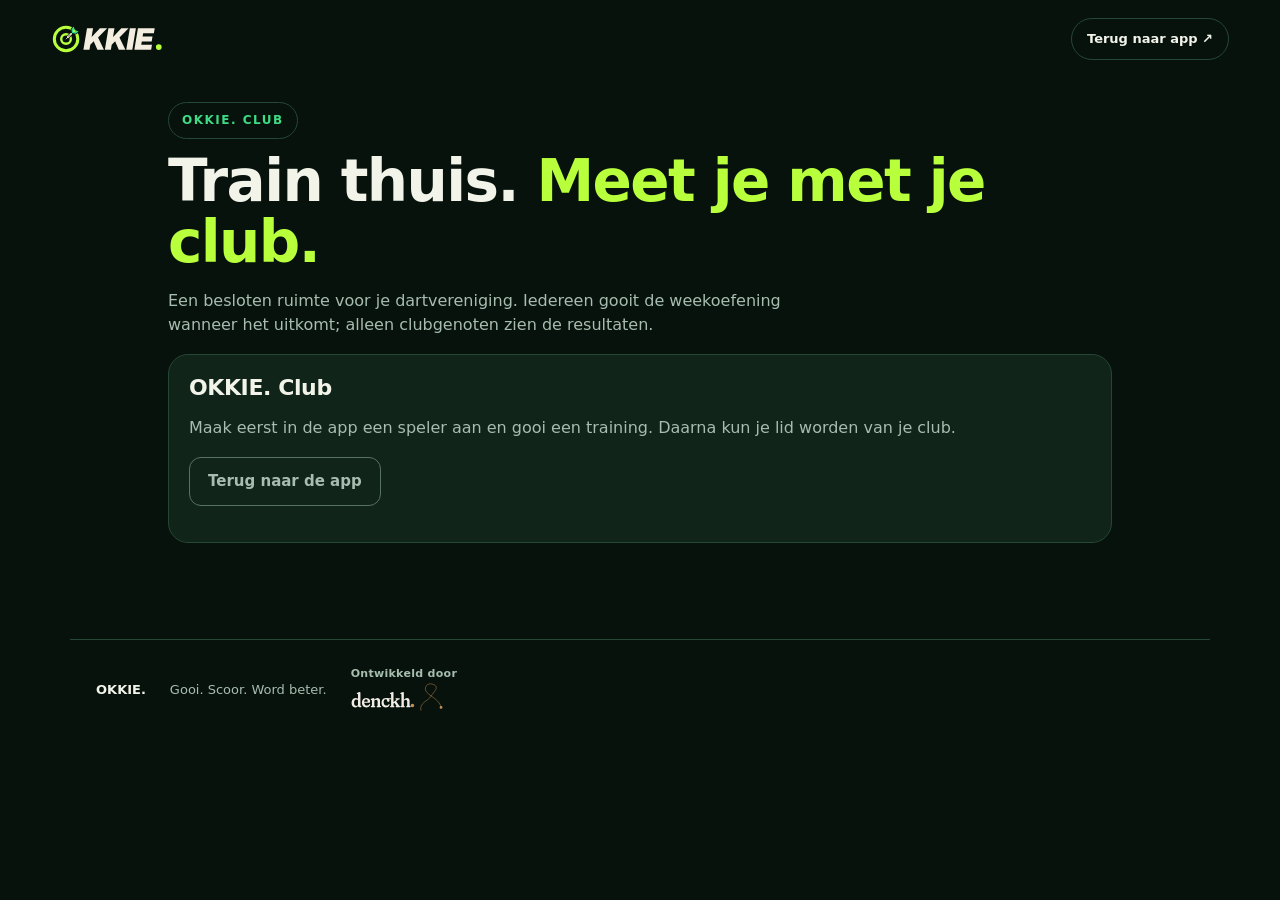
==== club/index.html @ a97eb297 "OKKIE. 1.9.0 uit dartlog fe86a8b: OKKIE. Club Terug naar 1.8.0: git revert van deze commit (tag live" ====
<!doctype html>
<html lang="nl">
<head>
  <meta charset="utf-8">
  <script>/* Oude adres martijndbesten.github.io/dartlog: sinds 1.6.2 doorsturen naar app.okkiedarts.nl (website-pagina's naar okkiedarts.nl). Op elk ander adres doet dit niets. */(function(l){if(l.hostname!=='martijndbesten.github.io'||l.pathname.indexOf('/dartlog')!==0)return;var p=l.pathname.replace(/^\/dartlog\/?/,''),h=l.hash==='#overzetten'?'':l.hash;l.replace(p.indexOf('ontdek/')===0?'https://okkiedarts.nl/'+p.slice(7)+l.search+h:'https://app.okkiedarts.nl/'+p+l.search+h)})(location)</script><meta name="viewport" content="width=device-width, initial-scale=1, viewport-fit=cover">
  <meta name="theme-color" content="#07120d">
  <meta name="robots" content="noindex">
  <title>Club — OKKIE.</title>
  <meta name="description" content="Besloten clubruimte: weekoefening, clubranglijst en vorm, alleen voor leden van je club.">
  <link rel="icon" href="../icons/favicon.svg" type="image/svg+xml">
  <link rel="icon" href="../icons/favicon-32.png" sizes="32x32" type="image/png">
  <link rel="apple-touch-icon" href="../icons/apple-touch-icon.png">
  <script>/* Geïnstalleerde app op iPhone: na een paginawissel geeft iOS soms 0 als veilige ruimte bovenin. Dan een vaste minimale ruimte (notch/Dynamic Island: 50px, iPhone SE: 20px). */if(navigator.standalone){var okR=document.documentElement;okR.classList.add("ios-app");okR.style.setProperty("--sat-min",(Math.max(screen.width,screen.height)>=812?50:20)+"px")}</script>
  <link rel="stylesheet" href="../ontdek/site.css">
  <link rel="stylesheet" href="../vrienden/vrienden.css">
  <link rel="stylesheet" href="./club.css">
</head>
<body>
<a class="skip" href="#inhoud">Naar de inhoud</a>
<header class="topbar">
  <a class="wordmark" href="../" aria-label="OKKIE, terug naar de app"><img class="logo-img" src="../icons/logo.svg" alt="OKKIE." width="112" height="30"></a>
  <nav aria-label="Navigatie"><a class="nav-cta" href="../">Terug naar app ↗</a></nav>
</header>
<main id="inhoud" class="vr-wrap" tabindex="-1">
  <header class="vr-title">
    <div class="eyebrow">OKKIE. Club</div>
    <h1>Train thuis. <em>Meet je met je club.</em></h1>
    <p>Een besloten ruimte voor je dartvereniging. Iedereen gooit de weekoefening wanneer het uitkomt; alleen clubgenoten zien de resultaten.</p>
  </header>
  <div id="status" class="vr-status" role="status" aria-live="polite"></div>
  <div id="vr" aria-live="polite"><p class="muted">Laden…</p></div>
</main>
<footer><div class="footer-inside"><strong>OKKIE.</strong><span>Gooi. Scoor. Word beter.</span><a class="maker" href="https://denckh.nl/" aria-label="Ontwikkeld door Denckh (naar denckh.nl)"><span class="maker-role">Ontwikkeld door</span><img src="../icons/denckh-logo-signature-light.svg" alt="Denckh" width="92" height="28"></a></div></footer>
<script type="module" src="./club.js"></script>
</body>
</html>
---- ontdek/site.css ----
:root{--bg:#07120d;--surface:#10241a;--line:#254735;--muted:#a7bdaf;--text:#f2f4e9;--lime:#b8ff3c;--green:#3ddc84}
*{box-sizing:border-box}html{scroll-behavior:smooth}body{margin:0;background:var(--bg);color:var(--text);font-family:'DM Sans',system-ui,-apple-system,sans-serif;line-height:1.55}a{color:inherit;text-decoration:none}button,a{ -webkit-tap-highlight-color:transparent }a:focus-visible{outline:3px solid var(--lime);outline-offset:4px} .container{max-width:1140px;margin:auto;padding:90px 26px}.topbar{max-width:1230px;padding:18px 26px;margin:auto;display:flex;align-items:center;justify-content:space-between;gap:20px}.wordmark{font-size:29px;font-weight:800;letter-spacing:-1.7px}.bull{color:var(--lime);font-weight:500}.period{color:var(--green)}nav{display:flex;align-items:center;gap:25px}nav a{font-size:13px;font-weight:700}nav .nav-cta{border:1px solid var(--line);padding:10px 15px;border-radius:30px}.hero{max-width:1240px;padding:90px 26px 95px;margin:auto;display:grid;grid-template-columns:1.15fr .85fr;gap:50px;align-items:center}.eyebrow,.overline{font-size:12px;letter-spacing:1.5px;text-transform:uppercase;font-weight:800;color:var(--green)}.eyebrow{display:inline-flex;align-items:center;gap:9px;padding:8px 13px;border:1px solid var(--line);border-radius:40px}.pulse{background:var(--green);width:7px;height:7px;border-radius:50%}h1{font-size:clamp(52px,5.8vw,94px);line-height:1.03;letter-spacing:-4px;margin:24px 0;font-weight:800}h1 em{color:var(--lime);font-style:normal}h2{font-size:clamp(30px,3.5vw,50px);line-height:1.15;letter-spacing:-1.5px;margin:14px 0 20px}h3{font-size:22px;margin:16px 0 8px}p{color:var(--muted)}.hero-content>p{max-width:560px;font-size:17px}.buttons{display:flex;gap:12px;flex-wrap:wrap;margin-top:30px}.btn{border-radius:12px;padding:15px 22px;display:inline-flex;align-items:center;justify-content:center;gap:16px;font-weight:800;font-size:14px}.btn.primary{background:var(--lime);color:#13200c}.btn.outline{border:1px solid #587262}.subtle{font-size:12px!important;margin-top:17px}.preview{display:flex;justify-content:center}.phone{width:min(100%,330px);min-height:498px;background:#0d2217;border:7px solid #243d2e;border-radius:38px;box-shadow:0 30px 80px #000a;padding:23px;transform:rotate(2deg)}.screen-head{display:flex;align-items:center;justify-content:space-between}.mini-logo{font-weight:800;font-size:23px;letter-spacing:-1.2px}.small{font-size:10px;letter-spacing:.8px;color:var(--muted);font-weight:800}.score{text-align:center;border-radius:18px;margin:27px 0 19px;padding:25px 10px;background:linear-gradient(160deg,#24482b,#132e1b)}.score strong{display:block;font-size:105px;line-height:1.12;letter-spacing:-5px;color:var(--lime)}.darts{display:flex;gap:8px}.darts span{flex:1;text-align:center;background:#1d3927;padding:12px 2px;border-radius:9px}.darts small{display:block;color:var(--muted);font-size:9px}.darts b{display:block;font-size:20px;margin-top:5px}.stat{display:flex;justify-content:space-between;margin:28px 0 8px;font-size:10px;color:var(--muted)}.stat b{color:white;font-size:21px}.bar{background:#24402d;border-radius:10px;height:7px;overflow:hidden}.bar span{display:block;background:var(--lime);height:100%}.device-note{text-align:center;font-size:10px;margin-top:22px;color:#819e8b}.section-head{max-width:700px;margin-bottom:36px}.features{display:grid;grid-template-columns:repeat(3,1fr);gap:16px}.features article{background:var(--surface);border:1px solid var(--line);border-radius:18px;padding:29px}.features article p{font-size:14px}.num{font-weight:800;color:var(--lime);font-size:12px}.band{background:#11291d;border-block:1px solid var(--line)}.community-block{display:grid;grid-template-columns:1fr 1fr;gap:55px;align-items:center}.community-block p{max-width:530px}.rank-card{padding:23px;border:1px solid #42644b;background:var(--bg);border-radius:20px;min-height:280px}.rank-title{font-weight:800;display:flex;justify-content:space-between;align-items:center}.rank-title span{color:var(--lime);font-size:12px}.rank-placeholder{padding:42px 24px;color:var(--muted);border:1px dashed var(--line);border-radius:12px;text-align:center;margin:23px 0}.privacy-line{font-size:11px;color:var(--muted)}.install{text-align:center}.features.two{grid-template-columns:repeat(2,1fr);text-align:left;max-width:780px;margin:28px auto}.footer-inside{border-top:1px solid var(--line);display:flex;align-items:center;gap:24px;flex-wrap:wrap;max-width:1140px;padding:28px 26px;margin:auto;font-size:13px}.footer-inside span{color:var(--muted)}.footer-inside a{margin-left:auto;text-decoration:underline} @media(max-width:800px){nav>a:not(.nav-cta){display:none}.hero{grid-template-columns:1fr;padding-top:50px;gap:22px}h1{letter-spacing:-2.4px}.phone{transform:none}.features{grid-template-columns:1fr}.community-block{grid-template-columns:1fr}.container{padding:64px 20px}.footer-inside a{margin-left:0}}@media(max-width:420px){.topbar{padding:15px 18px}.hero{padding:50px 18px}.buttons .btn{width:100%}.features.two{grid-template-columns:1fr}.wordmark{font-size:25px}}

/* ---- Beweging en interactie (site.js). Zonder JS of met verminderde beweging: eindstand. ---- */
.btn,nav .nav-cta,.features article{transition:transform .18s ease,box-shadow .18s ease,background-color .18s ease,border-color .18s ease}
.btn span[aria-hidden]{display:inline-block;transition:transform .2s ease}
.btn:active,nav .nav-cta:active{transform:scale(.97)}
.btn.primary{box-shadow:0 0 0 0 #b8ff3c00}
@media (hover:hover){.btn:hover{transform:translateY(-2px)}.btn.primary:hover{box-shadow:0 10px 30px -8px #b8ff3c88}.btn:hover span[aria-hidden]{transform:translate(3px,-3px)}nav .nav-cta:hover{border-color:var(--lime)}.features article:hover{transform:translateY(-4px);border-color:#3c6b4f}}
.pulse{position:relative}.pulse::after{content:"";position:absolute;inset:0;border-radius:50%;background:var(--green);animation:okkie-ping 2.2s ease-out infinite}
@keyframes okkie-ping{0%{transform:scale(1);opacity:.7}80%,100%{transform:scale(3.2);opacity:0}}

.js .reveal{opacity:0;transform:translateY(26px);transition:opacity .7s ease,transform .7s cubic-bezier(.2,.7,.2,1)}
.js .reveal.in{opacity:1;transform:none}
.js .stagger>*{opacity:0;transform:translateY(22px);transition:opacity .6s ease,transform .6s cubic-bezier(.2,.7,.2,1)}
.js .stagger.in>*{opacity:1;transform:none}
.js .stagger.in>*:nth-child(2){transition-delay:.12s}.js .stagger.in>*:nth-child(3){transition-delay:.24s}

.phone[data-demo]{cursor:pointer;transition:transform .5s cubic-bezier(.2,.7,.2,1)}
.phone[data-demo]:focus-visible{outline:3px solid var(--lime);outline-offset:6px}
@media (hover:hover){.phone[data-demo]:hover{transform:rotate(0deg) translateY(-4px)}}
.js .phone[data-demo] .darts span{transition:background-color .3s ease,box-shadow .3s ease}
.js .phone[data-demo] .darts span b{opacity:.18;transition:opacity .25s ease}
.js .phone[data-demo] .darts span.hit{background:#25492f;box-shadow:inset 0 0 0 1px #b8ff3c55}
.js .phone[data-demo] .darts span.hit b{opacity:1}
.phone .darts span.pop{animation:okkie-hit .45s cubic-bezier(.3,1.6,.5,1)}
@keyframes okkie-hit{0%{transform:scale(.85)}60%{transform:scale(1.08)}100%{transform:scale(1)}}
.phone .score{position:relative;overflow:hidden}
.phone.done .score::after{content:"";position:absolute;inset:0;background:radial-gradient(circle at 50% 45%,#b8ff3c33,transparent 60%);animation:okkie-glow 1.1s ease-out forwards}
@keyframes okkie-glow{0%{opacity:0;transform:scale(.6)}40%{opacity:1}100%{opacity:0;transform:scale(1.4)}}
.bar span{transition:width .9s cubic-bezier(.2,.7,.2,1)}

.rank-skeleton{display:grid;gap:9px;margin-bottom:14px}
.rank-skeleton i{display:block;height:34px;border-radius:9px;background:linear-gradient(90deg,#132a1d 0%,#1d3a28 50%,#132a1d 100%);background-size:200% 100%;animation:okkie-shimmer 2.4s linear infinite}
.rank-skeleton i:nth-child(2){width:88%}.rank-skeleton i:nth-child(3){width:74%}
@keyframes okkie-shimmer{0%{background-position:200% 0}100%{background-position:-200% 0}}

.features article.mine{border-color:var(--lime);position:relative}
.mine-label{position:absolute;top:-11px;left:22px;background:var(--lime);color:#13200c;font-size:11px;font-weight:800;letter-spacing:.6px;text-transform:uppercase;padding:3px 10px;border-radius:20px}

@media (prefers-reduced-motion:reduce){
  *,*::before,*::after{animation:none!important;transition:none!important;scroll-behavior:auto!important}
  .js .reveal,.js .stagger>*{opacity:1;transform:none}
}

/* Interactieve kinderuitleg duidelijk bereikbaar vanaf de homepage. */
.kids-invite{display:grid;grid-template-columns:175px 1fr;gap:33px;align-items:center;padding:34px;border-radius:24px;background:linear-gradient(115deg,#1d442c,#10251a);border:1px solid #4a7651}
.kids-invite h2{font-size:clamp(27px,3vw,39px);margin:10px 0 12px}
.kids-invite p{max-width:650px;margin-bottom:23px}
.kids-graphic{display:grid;place-items:center;font-size:95px;aspect-ratio:1;border-radius:50%;background:#0d2a1a;box-shadow:inset 0 0 0 12px #31543c;animation:quick-aim 3.3s ease-in-out infinite}
@keyframes quick-aim{0%,100%{transform:rotate(-6deg) scale(.97)}50%{transform:rotate(5deg) scale(1.05)}}
.kids-graphic img{width:62%;height:auto;display:block}
@media(max-width:640px){.kids-invite{grid-template-columns:1fr;gap:15px;padding:24px}.kids-graphic{width:102px;font-size:56px}}
@media(prefers-reduced-motion:reduce){html{scroll-behavior:auto}.kids-graphic{animation:none}}
/* Zonder JavaScript geen belofte van interactie */
html:not(.js) .js-only{display:none}
/* Footer: maker en juridische links */
.footer-inside .maker{margin:0}.footer-inside .footer-links{margin-left:auto;display:flex;gap:18px}.footer-inside .footer-links a{margin:0;padding:10px 0}.footer-links a[aria-current]{color:var(--lime)}
@media(max-width:800px){.footer-inside .footer-links{margin-left:0}}
/* Contact en privacy */
.legal{max-width:780px;padding-top:40px}.legal h1{font-size:clamp(38px,6vw,64px);letter-spacing:-2px;margin:14px 0 18px}.legal h2{font-size:clamp(24px,3vw,32px);letter-spacing:-.6px;margin:46px 0 12px;scroll-margin-top:20px}.legal p,.legal li{color:#c9d8cd}.legal a:not(.btn){color:var(--lime);text-decoration:underline;text-underline-offset:3px}.legal .lead{font-size:18px}.small-print{font-size:13px!important}
.plain{padding-left:20px}.plain li{margin:8px 0}.checks{list-style:none;padding:0;margin:0}.checks li{position:relative;padding:8px 0 8px 32px}.checks li::before{content:"✓";position:absolute;left:0;top:7px;color:var(--green);font-weight:800}
.summary-card,.contact-card{background:var(--surface);border:1px solid var(--line);border-radius:20px;padding:26px;margin:28px 0}.summary-card h2{margin-top:0}
.contact-card .contact-mail{display:block;font-size:clamp(26px,5vw,38px);font-weight:800;letter-spacing:-1px;margin:6px 0 18px;overflow-wrap:anywhere}.contact-actions{display:flex;gap:12px;flex-wrap:wrap}.contact-actions .btn{min-height:48px;font:inherit;font-weight:800;font-size:14px;cursor:pointer;background:none;color:inherit}.contact-actions .btn.primary{background:var(--lime);color:#13200c;border:0}.copy-status{min-height:1.5em;margin:12px 0 0;font-size:13px;color:var(--green)!important}
.facts{display:grid;grid-template-columns:max-content 1fr;gap:10px 22px;margin:18px 0}.facts dt{color:var(--muted);font-size:14px}.facts dd{margin:0}.pending{color:#ffcf6b;font-style:italic}
@media(max-width:520px){.facts{grid-template-columns:1fr;gap:2px}.facts dd{margin-bottom:12px}.contact-actions .btn{width:100%}}

/* Denckh-signatuur (officieel logo met krul, niet nagetekend) */
.maker{display:inline-flex;flex-direction:column;align-items:flex-start;gap:4px;line-height:1;color:inherit;text-decoration:none!important}.maker .maker-role{font-size:11px;letter-spacing:.3px;font-weight:600;color:var(--muted)}.maker img{display:block;height:28px;width:auto;max-width:none}.maker:focus-visible{outline:3px solid var(--lime);outline-offset:4px;border-radius:6px}.maker-inline{display:inline-block;vertical-align:middle;gap:0}.maker-inline img{height:22px}.maker-line{margin:16px 0 0!important}

/* Woordmerk OKKIE. (icons/logo.svg: O met dubbele limoenring en pijl, KKIE, ronde stip) */
.wordmark{display:inline-flex;align-items:center}.wordmark .logo-img{display:block;height:30px;width:auto}
.mini-logo{display:inline-flex;align-items:center}.mini-logo img{display:block;height:22px;width:auto}
@media(max-width:420px){.wordmark .logo-img{height:26px}}

/* Veelgestelde vragen */
.faq-list{display:grid;gap:10px;max-width:820px}
.faq-list details{background:var(--surface);border:1px solid var(--line);border-radius:16px;padding:16px 20px}
.faq-list summary{cursor:pointer;font-weight:700;list-style-position:outside}
.faq-list summary:focus-visible{outline:2px solid currentColor;outline-offset:4px;border-radius:6px}
.faq-list details p{margin:10px 0 0;font-size:15px}
.install .subtle{max-width:640px;margin:16px auto 22px}
/* Geïnstalleerde app op iPhone (doorzichtige statusbalk): kop niet onder de klok/camera, voet niet onder de home-indicator. In een gewone browser is env() 0. */
:root{--sat:max(env(safe-area-inset-top),var(--sat-min,0px))}.topbar{padding-top:max(18px,calc(var(--sat) + 8px))}footer{padding-bottom:env(safe-area-inset-bottom)}@media(max-width:420px){.topbar{padding-top:max(15px,calc(var(--sat) + 8px))}}body::before{content:"";position:fixed;left:0;right:0;top:0;height:var(--sat);background:var(--bg);z-index:30;pointer-events:none}

/* Dartregels & afmetingen: dezelfde opmaakklassen als in de app (js/rules.js). */
.rules .card{background:var(--surface);border:1px solid var(--line);border-radius:20px;padding:24px 26px;margin:22px 0}.rules h3{font-size:clamp(22px,3vw,28px);letter-spacing:-.5px;margin:0 0 6px}.rules .muted{color:var(--muted)}.rules .small{font-size:14px}.rules-cta{margin-top:34px}.rules-cta h2{margin-top:0}
.rules-figure{margin:14px -6px 4px}.rules-drawing{display:block;width:100%;height:auto;max-width:560px;margin:0 auto}.rules-drawing .rd-wall{stroke:var(--muted);stroke-width:3}.rules-drawing .rd-floor{stroke:var(--muted);stroke-width:2}.rules-drawing .rd-board{fill:#14291e;stroke:var(--text);stroke-width:1.5}.rules-drawing .rd-bull{fill:#ff5a52}.rules-drawing .rd-oche{fill:var(--lime)}.rules-drawing .rd-diag{stroke:var(--lime);stroke-width:2.5;stroke-dasharray:7 5;fill:none}.rules-drawing .rd-dim{stroke:var(--text);stroke-width:1.5;fill:none}.rules-drawing .rd-guide{stroke:var(--muted);stroke-width:1;stroke-dasharray:3 4;fill:none}.rules-drawing .rd-arrow{fill:var(--text)}.rules-drawing text{fill:var(--text);font:650 15px 'DM Sans',system-ui,sans-serif}.rules-drawing .rd-val{font-size:22px;font-weight:800}.rules-drawing .rd-val.acc{fill:var(--lime)}.rules-drawing .rd-sub{fill:var(--muted);font-size:15px}
.rules-measures{list-style:none;padding:0;margin:8px 0 0;display:grid;gap:2px}.rules-measures li{display:grid;grid-template-columns:86px 1fr;gap:12px;padding:12px 0;border-top:1px solid var(--line)}.rules-measures b{font-size:1.15rem;font-weight:800;color:var(--lime)}.rules-list{margin:6px 0 0;padding-left:20px;display:grid;gap:8px}.rules-source{padding:0 4px}

/* 1.7: statistieken, uitdagingen en de stem op de homepage. Voorbeeldkaarten in dezelfde vormtaal als de app. */
.lead-strong{color:var(--text);font-weight:800}
.split{display:grid;grid-template-columns:1.05fr .95fr;gap:55px;align-items:center}
.split.flip>.badge-card{order:-1}
.split h2{margin-top:10px}
.feature-list{list-style:none;padding:0;margin:26px 0 0;display:grid;gap:15px}
.feature-list li{position:relative;padding-left:32px;color:var(--muted);font-size:15px}
.feature-list li::before{content:"";position:absolute;left:0;top:5px;width:10px;height:10px;border-radius:50%;border:3px solid var(--lime);box-shadow:0 0 0 3px var(--bg),0 0 0 4px #b8ff3c66}
.band .feature-list li::before{box-shadow:0 0 0 3px #11291d,0 0 0 4px #b8ff3c66}
.feature-list b{display:block;color:var(--text);font-size:16px;margin-bottom:2px}
.feature-list em,.section-head em{font-style:normal;color:var(--text);font-weight:700}
.chart-card,.badge-card{background:var(--bg);border:1px solid #42644b;border-radius:22px;padding:22px;box-shadow:0 30px 80px #0007;max-width:480px;width:100%;justify-self:center}
.cc-head{display:flex;justify-content:space-between;align-items:baseline;gap:10px}.cc-head b{font-size:17px}.cc-head span{color:var(--muted);font-size:12px;font-weight:700}
.cc-bars{--ch:170px;position:relative;display:grid;grid-template-columns:repeat(10,minmax(0,1fr));gap:6px;align-items:end;height:calc(var(--ch) + 22px);margin:26px 0 10px}
.cc-bars button{appearance:none;background:none;border:0;padding:0;margin:0;font:inherit;color:inherit;cursor:pointer;display:flex;flex-direction:column;justify-content:flex-end;height:100%;gap:6px;-webkit-tap-highlight-color:transparent}
.cc-bars i{display:block;position:relative;height:calc(var(--ch) * var(--h));min-height:3px;background:#2f6040;border-radius:6px 6px 3px 3px;transform-origin:bottom;transition:transform .8s cubic-bezier(.2,.7,.2,1),background-color .2s ease,box-shadow .2s ease}
.cc-bars .best i{background:var(--lime)}
.cc-bars i em{position:absolute;top:-19px;left:50%;transform:translateX(-50%);font-style:normal;font-size:11px;font-weight:800;color:var(--lime)}
.cc-bars small{text-align:center;font-size:10px;color:var(--muted);font-weight:700;height:16px;line-height:16px}
.cc-bars button.on i{box-shadow:0 0 0 2px var(--text)}
.cc-bars button:focus-visible{outline:none}.cc-bars button:focus-visible i{box-shadow:0 0 0 3px var(--lime)}
@media (hover:hover){.cc-bars button:hover i{background:#3f7a52}.cc-bars button.best:hover i{background:#cfff7a}}
.cc-avg{position:absolute;left:0;right:0;bottom:calc(22px + var(--ch) * var(--a));border-top:2px dashed #f2f4e977;pointer-events:none}
.cc-detail{margin:8px 0 6px;font-size:14px;min-height:1.6em}.cc-detail b{color:var(--text)}
.cc-legend{display:flex;gap:6px 16px;flex-wrap:wrap;font-size:12px;color:var(--muted);margin:0}
.cc-legend i{display:inline-block;width:12px;height:12px;border-radius:3px;vertical-align:-1px;margin-right:6px}
.cc-legend .lg-best{background:var(--lime)}.cc-legend .lg-avg{width:16px;height:0;border-top:2px dashed #f2f4e9aa;border-radius:0;vertical-align:3px}
.badge-grid{list-style:none;padding:0;margin:18px 0 12px;display:grid;grid-template-columns:repeat(3,minmax(0,1fr));gap:8px}
.badge-grid li{background:var(--surface);border-radius:14px;padding:14px 6px 12px;text-align:center;font-size:12px;font-weight:700;line-height:1.25;color:var(--text);overflow-wrap:anywhere;transition:transform .5s cubic-bezier(.3,1.5,.5,1),opacity .4s ease}
.badge-grid span{display:grid;place-items:center;width:46px;height:46px;margin:0 auto 8px;border-radius:50%;background:#b8ff3c1f;font-size:24px}
.badge-grid .locked{opacity:.42}.badge-grid .locked span{filter:grayscale(1)}
.badge-card .badge-count{color:var(--lime);font-size:15px;font-weight:800}
.voice-bubbles{list-style:none;padding:0;margin:0;display:flex;flex-wrap:wrap;gap:12px;max-width:900px}
.voice-bubbles li{background:var(--surface);border:1px solid var(--line);border-radius:20px 20px 20px 6px;padding:14px 18px;font-weight:700;font-size:16px;color:var(--text)}
.voice-bubbles li.hot{background:var(--lime);color:#13200c;border-color:var(--lime)}
.js .stagger.in>*:nth-child(4){transition-delay:.36s}.js .stagger.in>*:nth-child(5){transition-delay:.48s}.js .stagger.in>*:nth-child(6){transition-delay:.6s}
/* Inschuiven: balken groeien, badges ploppen. Zonder JS of met verminderde beweging: eindstand. */
.js .chart-card:not(.in) .cc-bars i{transform:scaleY(0)}
.js .chart-card.in .cc-bars button:nth-child(n) i{transition-delay:calc(var(--d,0) * 1s)}
.js .badge-card:not(.in) .badge-grid li{transform:scale(.7);opacity:0}
.js .badge-card.in .badge-grid li:nth-child(2){transition-delay:.06s}.js .badge-card.in .badge-grid li:nth-child(3){transition-delay:.12s}.js .badge-card.in .badge-grid li:nth-child(4){transition-delay:.18s}.js .badge-card.in .badge-grid li:nth-child(5){transition-delay:.24s}.js .badge-card.in .badge-grid li:nth-child(6){transition-delay:.3s}.js .badge-card.in .badge-grid li:nth-child(n+7){transition-delay:.36s}
@media(max-width:800px){.split{grid-template-columns:1fr;gap:34px}.split.flip>.badge-card{order:0}}
@media(max-width:420px){.chart-card,.badge-card{padding:18px 14px}.cc-bars{--ch:150px;gap:4px}.voice-bubbles li{font-size:15px;padding:12px 15px}}
@media (prefers-reduced-motion:reduce){.js .chart-card .cc-bars i,.js .badge-card .badge-grid li{transform:none!important;opacity:1!important}}
---- vrienden/vrienden.css ----
/* OKKIE. Mijn vrienden — mobile first, OKKIE-stijl (tokens uit ../ontdek/site.css). */
.skip{position:absolute;left:-999px;top:8px;background:var(--lime);color:#13200c;padding:10px 14px;border-radius:10px;font-weight:800;z-index:9}.skip:focus{left:10px}
.vr-wrap{max-width:980px;margin:auto;padding:24px 18px 80px;outline:none}
.vr-title h1{font-size:clamp(34px,7vw,58px);line-height:1.05;letter-spacing:-1.6px;margin:12px 0}
.vr-title h1 em{color:var(--lime);font-style:normal}
.vr-title p{max-width:640px}
.vr-status:empty{display:none}
.vr-status{margin:16px 0;padding:13px 16px;border-radius:14px;background:#183c28;border:1px solid #2f6a46;color:#e6f6e8;font-weight:600}
.vr-status.error{background:#3d2420;border-color:#7a3a30;color:#ffe1d6}
.card{background:var(--surface);border:1px solid var(--line);border-radius:20px;padding:20px;margin:16px 0}
.card h2{font-size:22px;margin:0 0 8px;letter-spacing:-.4px}.card h3{font-size:17px;margin:0 0 6px}
.muted{color:var(--muted)}.small{font-size:13px;letter-spacing:0;font-weight:500}
#vr h2[tabindex="-1"]:focus{outline:none}
.row{display:flex;gap:10px;flex-wrap:wrap;align-items:center}
.btn{border:0;cursor:pointer;font:inherit;font-weight:800;font-size:15px;min-height:48px;padding:12px 18px;border-radius:12px;display:inline-flex;align-items:center;justify-content:center;gap:10px;color:inherit;background:none}
.btn.primary{background:var(--lime);color:#13200c}.btn.outline{border:1px solid #587262}.btn.danger{border:1px solid #9c4a3c;color:#ffb3a3}
.btn:disabled{opacity:.5;cursor:default}
.btn:focus-visible,button:focus-visible,a:focus-visible,input:focus-visible,select:focus-visible{outline:3px solid var(--lime);outline-offset:3px}
label.field{display:block;margin:12px 0;font-weight:700}
label.field input,label.field select{display:block;width:100%;margin-top:6px;padding:13px 14px;border-radius:12px;border:1px solid var(--line);background:var(--bg);color:var(--text);font:inherit;font-size:16px}
.choices{border:0;padding:0;margin:14px 0}.choices legend{font-weight:800;margin-bottom:6px}
.check{display:flex;gap:12px;align-items:flex-start;padding:12px;border:1px solid var(--line);border-radius:12px;margin:8px 0;cursor:pointer}
.check input{width:22px;height:22px;margin:2px 0 0;accent-color:var(--lime);flex:none}
.check small{display:block;color:var(--muted);font-weight:500}
/* Groepenlijst */
.groups{display:grid;gap:12px;grid-template-columns:repeat(auto-fill,minmax(230px,1fr))}
.group-card{display:block;width:100%;text-align:left;padding:18px;border-radius:18px;background:linear-gradient(150deg,#1d442c,#10251a);border:1px solid #3c6b4f;color:inherit;font:inherit;cursor:pointer;transition:transform .18s ease,border-color .18s ease}
.group-card b{display:block;font-size:19px}.group-card span{color:var(--muted);font-size:13px}
@media (hover:hover){.group-card:hover{transform:translateY(-3px);border-color:var(--lime)}}
/* Groepsdashboard */
.g-head{display:flex;justify-content:space-between;gap:12px;align-items:flex-start;flex-wrap:wrap}
.g-head h2{font-size:clamp(26px,5vw,38px);margin:4px 0}
.back{background:none;border:0;color:var(--lime);font:inherit;font-weight:800;cursor:pointer;padding:10px 0;min-height:44px}
.tabs{display:flex;flex-wrap:wrap;gap:6px;padding:4px 0 8px;margin:10px 0}
.tabs button{flex:none;min-height:44px;padding:9px 15px;border-radius:30px;border:1px solid var(--line);background:none;color:var(--text);font:inherit;font-weight:800;font-size:14px;cursor:pointer}
.tabs button[aria-selected="true"]{background:var(--lime);color:#13200c;border-color:var(--lime)}
.highlights{display:grid;gap:12px;grid-template-columns:repeat(2,minmax(0,1fr))}
.hl{padding:16px;border-radius:18px;background:var(--surface);border:1px solid var(--line);min-height:120px}
.hl small{display:block;font-size:11px;letter-spacing:1px;text-transform:uppercase;color:var(--green);font-weight:800}
.hl b{display:block;font-size:20px;margin:8px 0 2px;overflow-wrap:anywhere}.hl .num{font-size:28px;color:var(--lime);font-weight:800}
.hl.empty b{color:var(--muted);font-size:15px;font-weight:600}
.board{list-style:none;margin:0;padding:0}
.board li{display:grid;grid-template-columns:38px 1fr auto;gap:10px;align-items:center;padding:12px 6px;border-bottom:1px solid var(--line)}
.board li.you{background:#1a3a27;border-radius:12px}
.board .place{font-weight:800;font-size:18px;color:var(--lime);text-align:center}
.board .who b{display:block}.board .who small{color:var(--muted)}
.board .val{font-weight:800;font-size:18px;text-align:right}
.move{display:inline-block;font-size:12px;font-weight:800;margin-left:6px}
.move.up{color:var(--green)}.move.down{color:#ff9b85}
.badge{display:inline-block;font-size:11px;font-weight:800;padding:2px 8px;border-radius:20px;background:var(--lime);color:#13200c;margin-left:6px}
.waiting{margin-top:12px;font-size:13px;color:var(--muted)}
.seg{display:flex;flex-wrap:wrap;gap:6px;margin:6px 0 12px}
.seg button{min-height:40px;padding:8px 12px;border-radius:10px;border:1px solid var(--line);background:none;color:var(--text);font:inherit;font-size:13px;font-weight:700;cursor:pointer}
.seg button[aria-pressed="true"]{border-color:var(--lime);color:var(--lime)}
/* Vergelijken */
.pick{display:flex;flex-wrap:wrap;gap:8px;margin:8px 0 14px}
.pick button{min-height:40px;padding:8px 13px;border-radius:30px;border:1px solid var(--line);background:none;color:var(--text);font:inherit;font-weight:700;cursor:pointer}
.pick button[aria-pressed="true"]{background:#244a33;border-color:var(--lime)}
.pick button .dot{display:inline-block;width:10px;height:10px;border-radius:50%;margin-right:6px}
.cmp{display:grid;gap:14px}
.cmp-row h4{margin:0 0 6px;font-size:14px}
.cbar{display:grid;grid-template-columns:110px 1fr 56px;gap:8px;align-items:center;font-size:13px;margin:4px 0}
.cbar .track{height:12px;border-radius:8px;background:#20402c;overflow:hidden}
.cbar .fill{display:block;height:100%;border-radius:8px;transform-origin:left;transition:transform .7s cubic-bezier(.2,.7,.2,1)}
.cbar .v{text-align:right;font-weight:800}
.cbar .nv{color:var(--muted);font-weight:500}
.trend svg{width:100%;height:auto;display:block}
.legend{display:flex;flex-wrap:wrap;gap:12px;font-size:13px;margin-top:6px}
.mine-vs{display:grid;gap:12px;grid-template-columns:repeat(2,minmax(0,1fr))}
.mine-vs .card{margin:0}
.tag{display:inline-block;font-size:11px;font-weight:800;letter-spacing:.6px;text-transform:uppercase;padding:3px 9px;border-radius:20px;border:1px solid var(--line);color:var(--muted)}
.tag.private{border-color:#587262;color:#cfe7d4}.tag.shared{border-color:var(--lime);color:var(--lime)}
.members li{grid-template-columns:1fr auto}
.invite-link{display:block;word-break:break-all;padding:12px;border-radius:12px;background:var(--bg);border:1px dashed var(--line);font-size:13px;margin:10px 0}
.help{font-size:13px;color:var(--muted)}
/* Beweging: subtiel, en uit bij verminderde beweging */
@keyframes rise{from{opacity:0;transform:translateY(10px)}to{opacity:1;transform:none}}
@keyframes pop{0%{transform:scale(.6)}60%{transform:scale(1.25)}100%{transform:scale(1)}}
@keyframes glow{0%,100%{box-shadow:0 0 0 0 #b8ff3c00}50%{box-shadow:0 0 0 6px #b8ff3c33}}
.anim .board li,.anim .hl,.anim .group-card{animation:rise .45s ease both}
.anim .board li:nth-child(2){animation-delay:.04s}.anim .board li:nth-child(3){animation-delay:.08s}.anim .board li:nth-child(4){animation-delay:.12s}.anim .board li:nth-child(n+5){animation-delay:.16s}
.anim .move{animation:pop .5s ease .35s both}
.anim .badge.record{animation:glow 1.6s ease 2}
@media (prefers-reduced-motion:reduce){
  .anim .board li,.anim .hl,.anim .group-card,.anim .move,.anim .badge.record{animation:none}
  .cbar .fill,.group-card{transition:none}
}
@media(max-width:560px){.mine-vs{grid-template-columns:1fr}.hl{padding:13px;min-height:104px}.hl b{font-size:16px}.hl .num{font-size:23px}.cbar{grid-template-columns:84px 1fr 48px}.vr-wrap{padding:18px 14px 70px}}
/* Spelersprofiel, ouderpagina en wachtscherm */
.who .name{background:none;border:0;padding:6px 0;margin:-6px 0;color:inherit;font:inherit;font-weight:800;cursor:pointer;text-align:left;text-decoration:underline dotted #587262;text-underline-offset:4px;min-height:36px}
.player-card h3{font-size:24px;margin:4px 0}
.player-card .hl{min-height:92px}.player-card .help{display:block;margin-top:2px}
.steps{padding-left:22px}.steps li{margin:6px 0}
.vr-ok{font-weight:800;color:var(--green)}
.consent-list li{margin:10px 0;list-style:none}.consent-list{padding-left:0}
.pending-item{padding:12px 0;border-top:1px solid var(--line)}.pending-item:first-of-type{border-top:0}
---- club/club.css ----
/* OKKIE. Club: aanvullingen op ../vrienden/vrienden.css */
.club-code { font: 700 2rem/1.1 ui-monospace, SFMono-Regular, Menlo, monospace; letter-spacing: .18em; margin: .25rem 0 .75rem; }
.club-qr { background: #fff; border-radius: 12px; padding: 10px; width: min(220px, 70vw); }
.club-qr svg { display: block; width: 100%; height: auto; }
.feed-item { display: flex; justify-content: space-between; gap: .75rem; padding: .6rem 0; border-top: 1px solid rgba(255,255,255,.08); }
.feed-item:first-child { border-top: 0; }
.feed-item small { display: block; opacity: .75; }
.share-row { display: grid; grid-template-columns: 1fr auto; gap: .5rem; align-items: center; padding: .6rem 0; border-top: 1px solid rgba(255,255,255,.08); }
.share-row .opts { display: flex; gap: .75rem; flex-wrap: wrap; font-size: .9rem; }
.hidden-note { opacity: .75; }
#team input { flex: 1; min-width: 0; padding: .7rem .8rem; border-radius: 10px; border: 1px solid rgba(255,255,255,.18); background: rgba(255,255,255,.06); color: inherit; font: inherit; }
#team { gap: .5rem; flex-wrap: wrap; }
.club-head { display: flex; align-items: center; gap: .9rem; }
.club-logo { width: 56px; height: 56px; border-radius: 14px; object-fit: cover; flex: none; display: block; }
.logo-edit { display: flex; gap: 1rem; align-items: flex-start; margin-top: .75rem; }
.logo-edit .club-logo { width: 88px; height: 88px; }
.file-btn { cursor: pointer; display: inline-block; }
.ex-head { display: flex; justify-content: space-between; align-items: baseline; gap: .5rem; flex-wrap: wrap; }
#exercise textarea { width: 100%; padding: .7rem .8rem; border-radius: 10px; border: 1px solid rgba(255,255,255,.18); background: rgba(255,255,255,.06); color: inherit; font: inherit; }
#exercise .row { display: flex; gap: .75rem; flex-wrap: wrap; }
.g-head.club-head { justify-content: flex-start; text-align: left; flex-wrap: nowrap; }
.club-head h2 { margin: 0; }
.club-head p { margin: .15rem 0 0; }
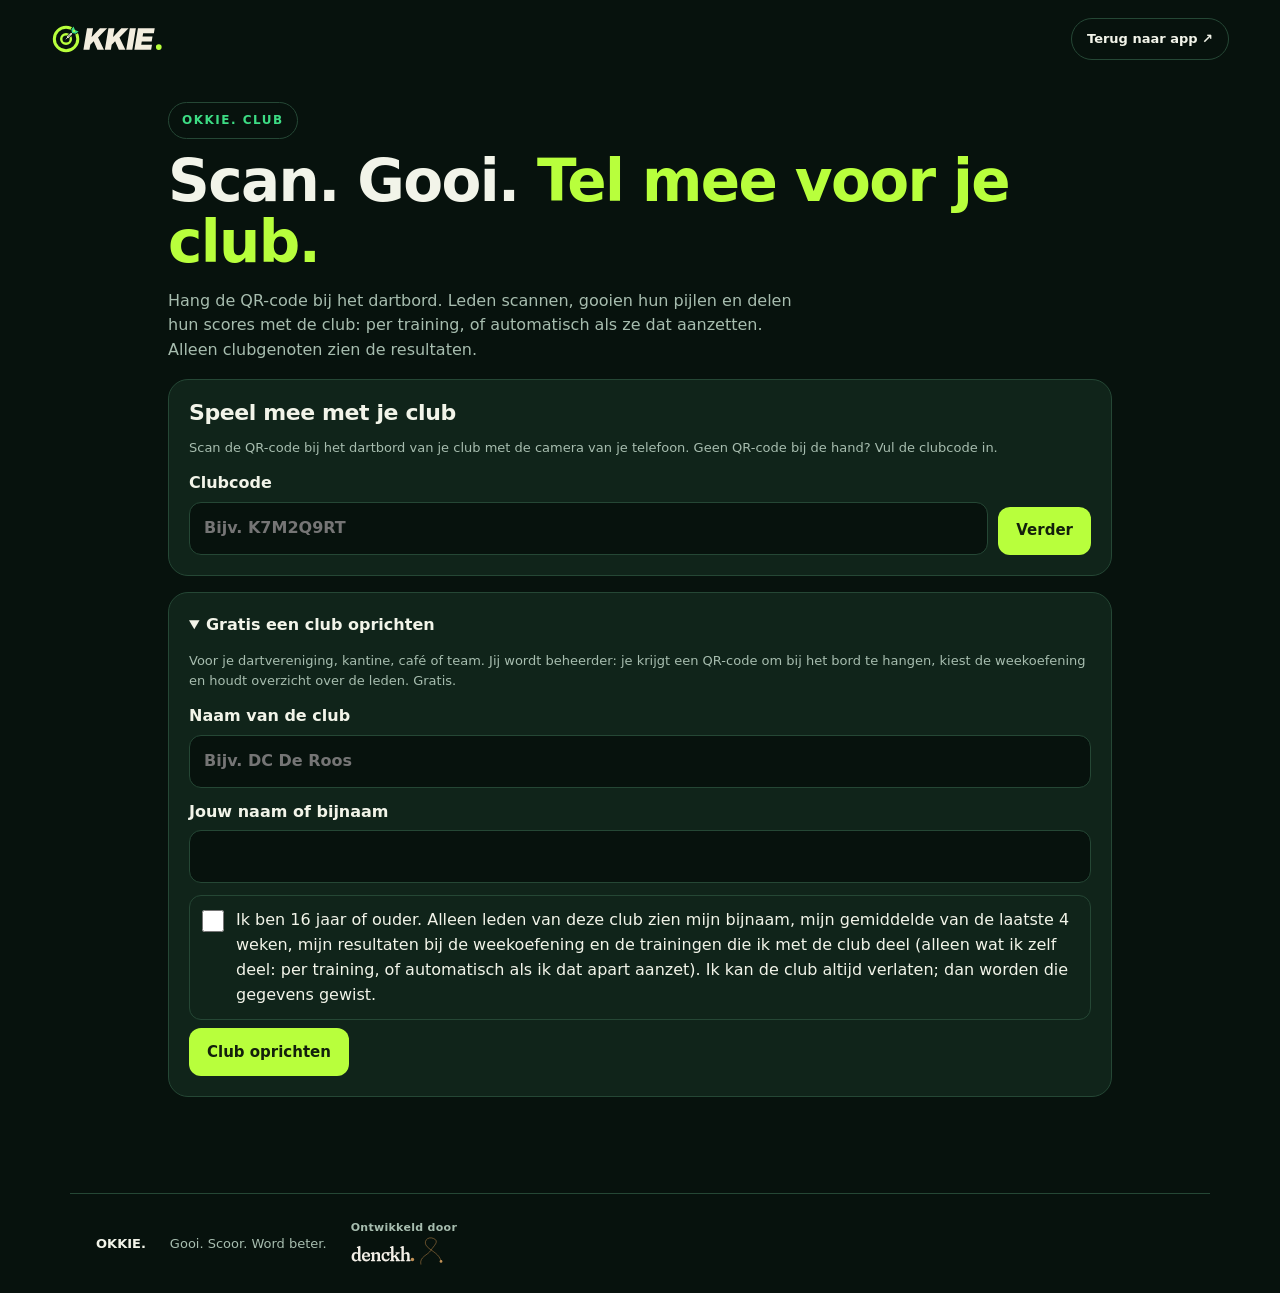
==== commit 52423bf3: "OKKIE. 1.11.0 uit dartlog 2d3878e: Club bij het bord (QR-poster, persoonlijke uitnodiging, scannen z" ====
--- a/club/index.html
+++ b/club/index.html
@@ -6,7 +6,7 @@
   <meta name="theme-color" content="#07120d">
   <meta name="robots" content="noindex">
   <title>Club — OKKIE.</title>
-  <meta name="description" content="Besloten clubruimte: weekoefening, clubranglijst en vorm, alleen voor leden van je club.">
+  <meta name="description" content="Scan de QR-code bij het dartbord en speel mee voor je club: je scores tellen mee in de weekoefening en de clubranglijst.">
   <link rel="icon" href="../icons/favicon.svg" type="image/svg+xml">
   <link rel="icon" href="../icons/favicon-32.png" sizes="32x32" type="image/png">
   <link rel="apple-touch-icon" href="../icons/apple-touch-icon.png">
@@ -24,8 +24,8 @@
 <main id="inhoud" class="vr-wrap" tabindex="-1">
   <header class="vr-title">
     <div class="eyebrow">OKKIE. Club</div>
-    <h1>Train thuis. <em>Meet je met je club.</em></h1>
-    <p>Een besloten ruimte voor je dartvereniging. Iedereen gooit de weekoefening wanneer het uitkomt; alleen clubgenoten zien de resultaten.</p>
+    <h1>Scan. Gooi. <em>Tel mee voor je club.</em></h1>
+    <p>Hang de QR-code bij het dartbord. Leden scannen, gooien hun pijlen en delen hun scores met de club: per training, of automatisch als ze dat aanzetten. Alleen clubgenoten zien de resultaten.</p>
   </header>
   <div id="status" class="vr-status" role="status" aria-live="polite"></div>
   <div id="vr" aria-live="polite"><p class="muted">Laden…</p></div>
--- a/ontdek/site.css
+++ b/ontdek/site.css
@@ -132,3 +132,10 @@
 @media(max-width:800px){.split{grid-template-columns:1fr;gap:34px}.split.flip>.badge-card{order:0}}
 @media(max-width:420px){.chart-card,.badge-card{padding:18px 14px}.cc-bars{--ch:150px;gap:4px}.voice-bubbles li{font-size:15px;padding:12px 15px}}
 @media (prefers-reduced-motion:reduce){.js .chart-card .cc-bars i,.js .badge-card .badge-grid li{transform:none!important;opacity:1!important}}
+
+/* 1.10.0: App Store-badge (alleen na goedkeuring) en het blok Vandaag oefenen */
+.appstore-badge { display: inline-block; margin: 14px 0 4px; line-height: 0; border-radius: 10px; transition: transform .15s ease; }
+.appstore-badge:hover, .appstore-badge:focus-visible { transform: translateY(-2px); }
+.appstore-badge img { height: 50px; width: auto; }
+.coach-split { margin-top: 28px; }
+@media (prefers-reduced-motion: reduce) { .appstore-badge { transition: none; } }
--- a/club/club.css
+++ b/club/club.css
@@ -21,3 +21,34 @@
 .g-head.club-head { justify-content: flex-start; text-align: left; flex-wrap: nowrap; }
 .club-head h2 { margin: 0; }
 .club-head p { margin: .15rem 0 0; }
+.club-record { margin: .4rem 0 .8rem; font-size: .95rem; } .club-record b { color: #ffc53d; }
+/* Club bij het bord: QR-flow (scannen → speler kiezen → meedoen → gooien) */
+.join-hero { text-align: center; }
+.join-hero .eyebrow { margin-bottom: .25rem; }
+.join-club { margin: .35rem 0 .1rem; color: var(--lime, #b8ff3c); overflow-wrap: anywhere; }
+.join-steps { text-align: left; max-width: 22rem; margin: 1rem auto .5rem; padding-left: 1.4rem; }
+.join-steps li { margin: .35rem 0; font-weight: 700; }
+.who-list { display: grid; gap: .5rem; margin: .5rem 0 .75rem; }
+.pick { display: flex; align-items: center; gap: .75rem; padding: .85rem 1rem; border: 1px solid var(--line, rgba(255,255,255,.18)); border-radius: 12px; cursor: pointer; font-weight: 700; }
+.pick input { width: 22px; height: 22px; margin: 0; accent-color: var(--lime, #b8ff3c); }
+.pick:has(input:checked) { border-color: var(--lime, #b8ff3c); }
+.btn.big { width: 100%; padding: 18px 22px; font-size: 16px; }
+.join-done { text-align: center; }
+.center { text-align: center; }
+.auto-card .check { margin-top: 0; }
+/* Beheer: QR-code bij het bord en persoonlijke uitnodigingen */
+.board-code { padding: .75rem 0; border-top: 1px solid rgba(255,255,255,.08); }
+.board-code:first-of-type { border-top: 0; }
+.board-code h4, .card h4 { margin: .5rem 0; }
+.board-code .row, .invite-new .row { margin-top: .5rem; }
+.invite-new { border: 1px dashed var(--lime, #b8ff3c); border-radius: 12px; padding: .75rem; margin: .5rem 0 1rem; }
+.club-code.small-code { font-size: 1.4rem; }
+#newinvite input, #newboard input { flex: 1; min-width: 0; padding: .7rem .8rem; border-radius: 10px; border: 1px solid rgba(255,255,255,.18); background: rgba(255,255,255,.06); color: inherit; font: inherit; font-size: 16px; }
+#code .field { flex: 1; min-width: 12rem; margin: 0; }
+#code { align-items: flex-end; }
+.board.invite-list li { display: flex; flex-wrap: wrap; align-items: center; justify-content: space-between; gap: .5rem; }
+.board.invite-list li > span:empty { display: none; }
+.board.invite-list .who { flex: 1 1 10rem; }
+#newinvite input, #newboard input { flex-basis: 100%; }
+.app-note { border-color: #3d5a47; }
+.app-note .club-code { display: inline-block; margin: .25rem 0; letter-spacing: .12em; }
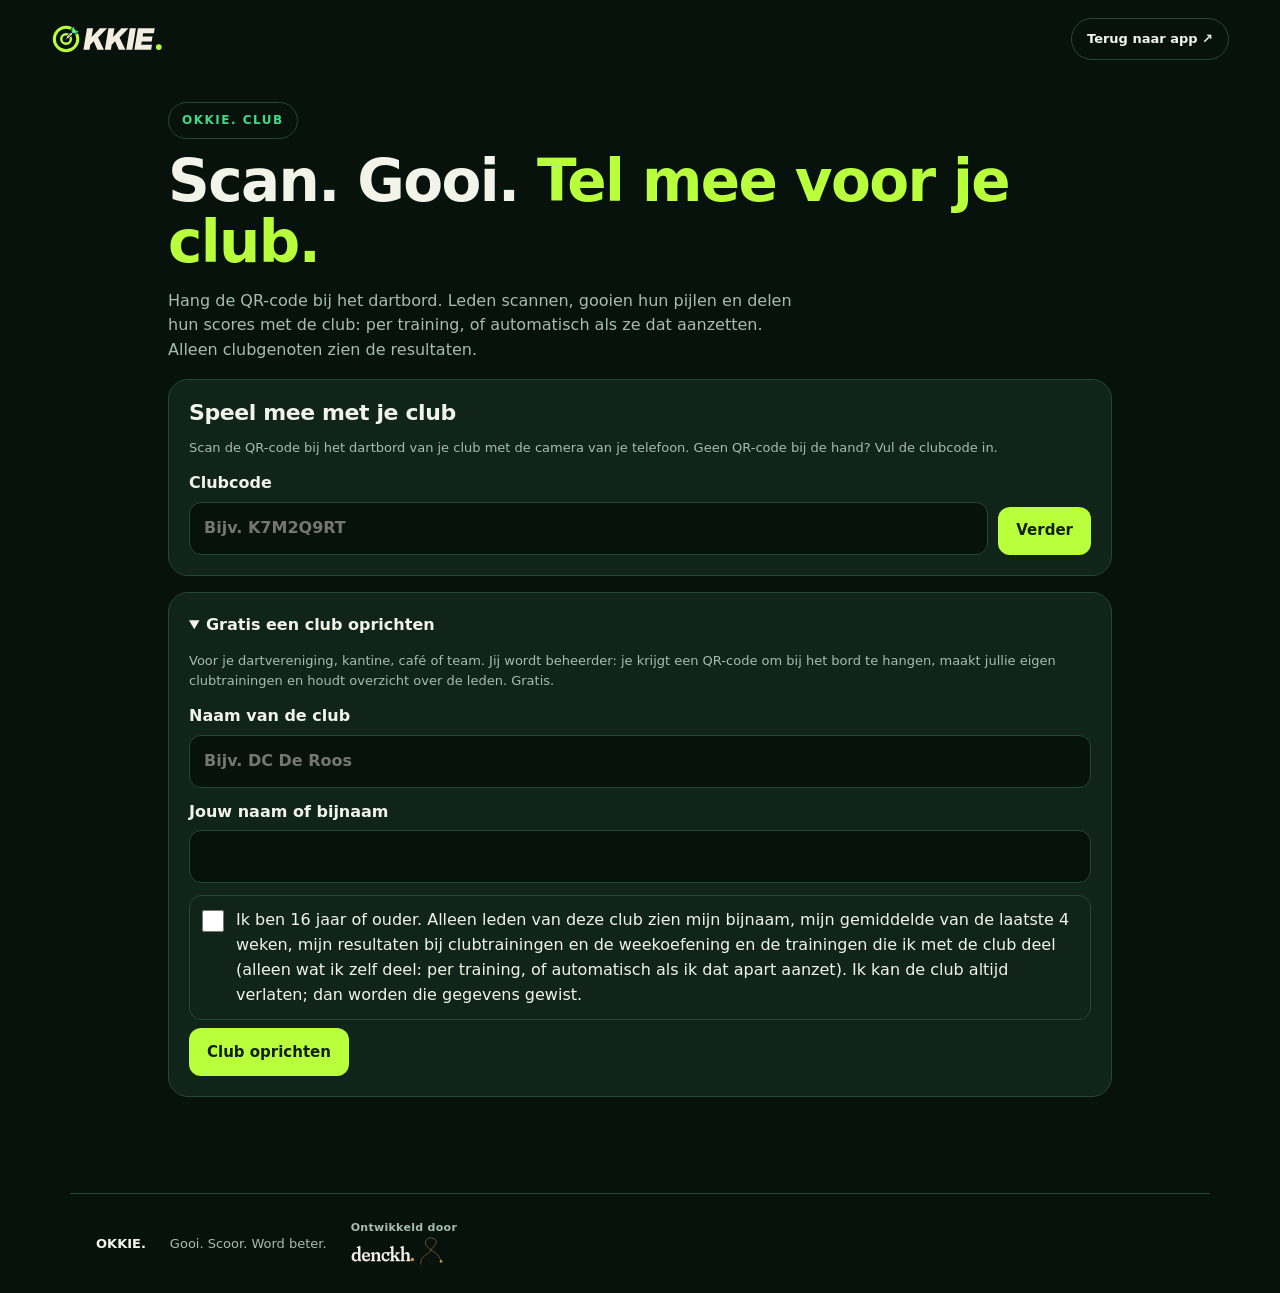
==== commit 79706dbf: "OKKIE. 1.12.0: eigen clubtrainingen voorop (uit dartlog 85b2967) Co-Authored-By: Claude Fable 5.2 <n" ====
--- a/club/index.html
+++ b/club/index.html
@@ -6,7 +6,7 @@
   <meta name="theme-color" content="#07120d">
   <meta name="robots" content="noindex">
   <title>Club — OKKIE.</title>
-  <meta name="description" content="Scan de QR-code bij het dartbord en speel mee voor je club: je scores tellen mee in de weekoefening en de clubranglijst.">
+  <meta name="description" content="Scan de QR-code bij het dartbord en speel mee voor je club: je scores tellen mee bij de trainingen en ranglijsten van je club.">
   <link rel="icon" href="../icons/favicon.svg" type="image/svg+xml">
   <link rel="icon" href="../icons/favicon-32.png" sizes="32x32" type="image/png">
   <link rel="apple-touch-icon" href="../icons/apple-touch-icon.png">
